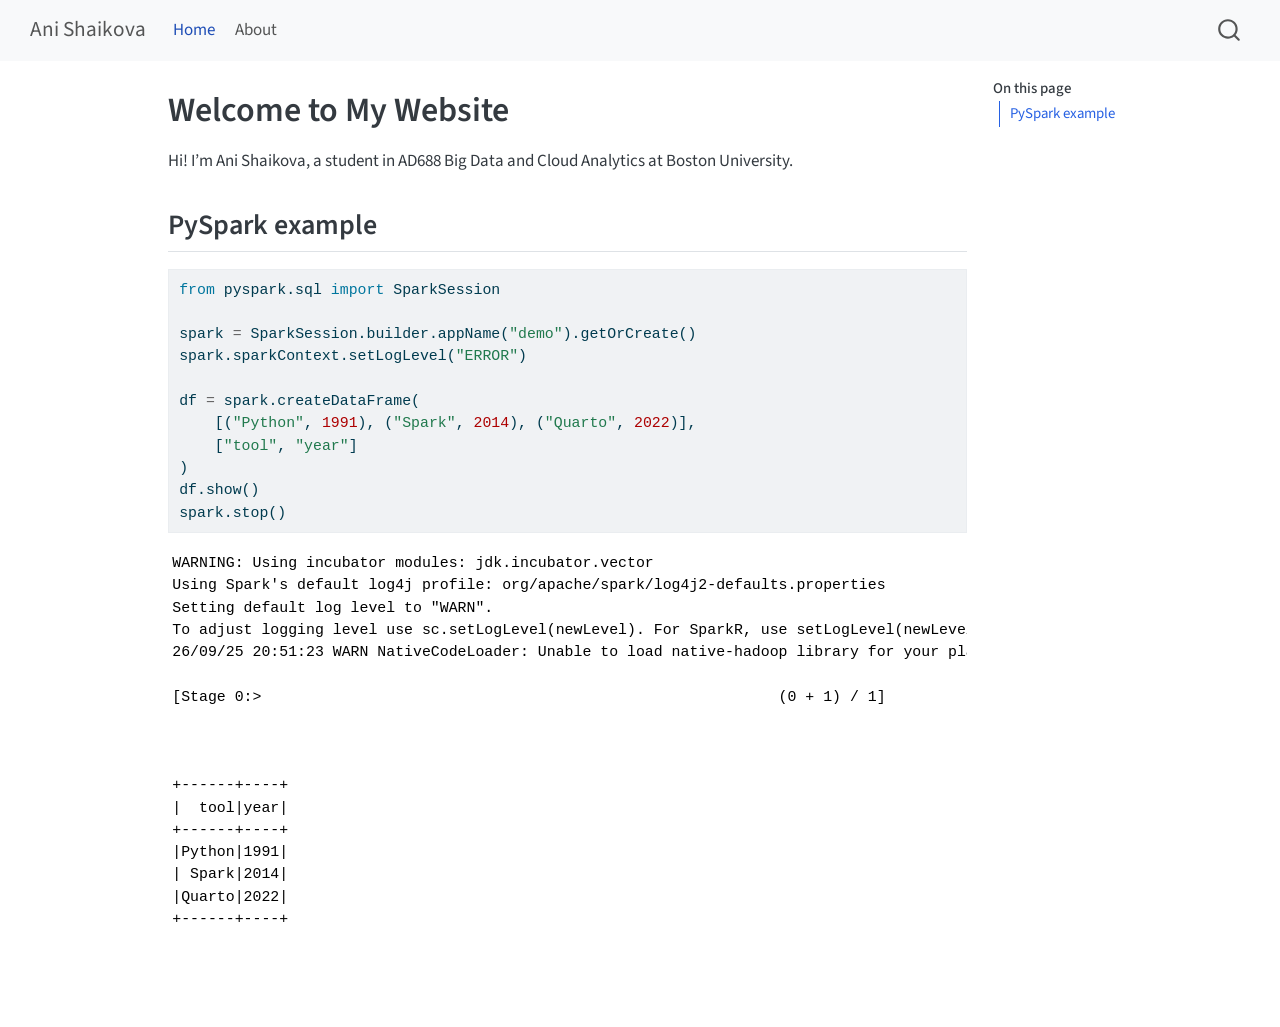
==== docs/index.html @ e674c38f "Initial Quarto website" ====
<!DOCTYPE html>
<html xmlns="http://www.w3.org/1999/xhtml" lang="en" xml:lang="en"><head>

<meta charset="utf-8">
<meta name="generator" content="quarto-1.10.18">

<meta name="viewport" content="width=device-width, initial-scale=1.0, user-scalable=yes">


<title>Welcome to My Website – Ani Shaikova</title>
<style>
/* Default styles provided by pandoc.
** See https://pandoc.org/MANUAL.html#variables-for-html for config info.
*/
span.smallcaps{font-variant: small-caps;}
div.columns{display: flex; gap: 1.5em;}
div.column{flex: auto;}
@media screen {
div.columns{gap: min(4vw, 1.5em);}
div.column{overflow-x: auto;}
}
div.hanging-indent{margin-left: 1.5em; text-indent: -1.5em;}
ul.task-list{list-style: none;}
ul.task-list li input[type="checkbox"] {
  width: 0.8em;
  margin: 0 0.8em 0.2em -1em; /* quarto-specific, see https://github.com/quarto-dev/quarto-cli/issues/4556 */ 
  vertical-align: middle;
}
/* CSS for syntax highlighting */
html { -webkit-text-size-adjust: 100%; }
pre > code.sourceCode { white-space: pre; position: relative; }
pre > code.sourceCode > span { display: inline-block; line-height: 1.25; }
pre > code.sourceCode > span:empty { height: 1.2em; }
.sourceCode { overflow: visible; }
code.sourceCode > span { color: inherit; text-decoration: inherit; }
div.sourceCode { margin: 1em 0; }
pre.sourceCode { margin: 0; }
@media screen {
div.sourceCode { overflow: auto; }
}
@media print {
pre > code.sourceCode { white-space: pre-wrap; }
pre > code.sourceCode > span { text-indent: -5em; padding-left: 5em; }
}
pre.numberSource code
  { counter-reset: source-line 0; }
pre.numberSource code > span
  { position: relative; left: -4em; counter-increment: source-line; }
pre.numberSource code > span > a:first-child::before
  { content: counter(source-line);
    position: relative; left: -1em; text-align: right; vertical-align: baseline;
    border: none; display: inline-block;
    -webkit-touch-callout: none; -webkit-user-select: none;
    -khtml-user-select: none; -moz-user-select: none;
    -ms-user-select: none; user-select: none;
    padding: 0 4px; width: 4em;
  }
pre.numberSource { margin-left: 3em;  padding-left: 4px; }
div.sourceCode
  {   }
@media screen {
pre > code.sourceCode > span > a:first-child::before { text-decoration: underline; }
}
</style>


<script src="site_libs/quarto-nav/quarto-nav.js"></script>
<script src="site_libs/quarto-nav/headroom.min.js"></script>
<script src="site_libs/clipboard/clipboard.min.js"></script>
<script src="site_libs/quarto-search/autocomplete.umd.js"></script>
<script src="site_libs/quarto-search/fuse.min.js"></script>
<script src="site_libs/quarto-search/quarto-search.js"></script>
<meta name="quarto:offset" content="./">
<script src="site_libs/quarto-html/quarto.js" type="module"></script>
<script src="site_libs/quarto-html/tabsets/tabsets.js" type="module"></script>
<script src="site_libs/quarto-html/popper.min.js"></script>
<script src="site_libs/quarto-html/tippy.umd.min.js"></script>
<script src="site_libs/quarto-html/anchor.min.js"></script>
<link href="site_libs/quarto-html/tippy.css" rel="stylesheet">
<link href="site_libs/quarto-html/quarto-syntax-highlighting-64a204ab8560d761af7679ceaba22944.css" rel="stylesheet" id="quarto-text-highlighting-styles">
<script src="site_libs/bootstrap/bootstrap.min.js"></script>
<link href="site_libs/bootstrap/bootstrap-icons.css" rel="stylesheet">
<link href="site_libs/bootstrap/bootstrap-66b905eaf8fd7b3c0ab794c947ff3da0.min.css" rel="stylesheet" append-hash="true" id="quarto-bootstrap" data-mode="light">
<script id="quarto-search-options" type="application/json">{
  "location": "navbar",
  "copy-button": false,
  "collapse-after": 3,
  "panel-placement": "end",
  "type": "overlay",
  "limit": 50,
  "keyboard-shortcut": [
    "f",
    "/",
    "s"
  ],
  "show-item-context": false,
  "language": {
    "search-no-results-text": "No results",
    "search-matching-documents-text": "matching documents",
    "search-copy-link-title": "Copy link to search",
    "search-hide-matches-text": "Hide additional matches",
    "search-more-match-text": "more match in this document",
    "search-more-matches-text": "more matches in this document",
    "search-clear-button-title": "Clear",
    "search-text-placeholder": "",
    "search-detached-cancel-button-title": "Cancel",
    "search-submit-button-title": "Submit",
    "search-label": "Search"
  }
}</script>


</head>

<body class="nav-fixed quarto-light">

<div id="quarto-search-results"></div>
  <header id="quarto-header" class="headroom fixed-top">
    <nav class="navbar navbar-expand-lg " data-bs-theme="dark">
      <div class="navbar-container container-fluid">
      <div class="navbar-brand-container mx-auto">
    <a class="navbar-brand" href="./index.html">
    <span class="navbar-title">Ani Shaikova</span>
    </a>
  </div>
            <div id="quarto-search" class="" title="Search"></div>
          <button class="navbar-toggler" type="button" data-bs-toggle="collapse" data-bs-target="#navbarCollapse" aria-controls="navbarCollapse" role="menu" aria-expanded="false" aria-label="Toggle navigation" onclick="if (window.quartoToggleHeadroom) { window.quartoToggleHeadroom(); }">
  <span class="navbar-toggler-icon"></span>
</button>
          <div class="collapse navbar-collapse" id="navbarCollapse">
            <ul class="navbar-nav navbar-nav-scroll me-auto">
  <li class="nav-item">
    <a class="nav-link active" href="./index.html" aria-current="page"> 
<span class="menu-text">Home</span></a>
  </li>  
  <li class="nav-item">
    <a class="nav-link" href="./about.html"> 
<span class="menu-text">About</span></a>
  </li>  
</ul>
          </div> <!-- /navcollapse -->
            <div class="quarto-navbar-tools">
</div>
      </div> <!-- /container-fluid -->
    </nav>
</header>
<!-- content -->
<div id="quarto-content" class="quarto-container page-columns page-rows-contents page-layout-article page-navbar">
<!-- sidebar -->
<!-- margin-sidebar -->
    <div id="quarto-margin-sidebar" class="sidebar margin-sidebar">
        <nav id="TOC" role="doc-toc" class="toc-active">
    <h2 id="toc-title">On this page</h2>
   
  <ul>
  <li><a href="#pyspark-example" id="toc-pyspark-example" class="nav-link active" data-scroll-target="#pyspark-example">PySpark example</a></li>
  </ul>
</nav>
    </div>
<!-- main -->
<main class="content" id="quarto-document-content">

<header id="title-block-header" class="quarto-title-block default">
<div class="quarto-title">
<h1 class="title">Welcome to My Website</h1>
</div>



<div class="quarto-title-meta">

    
  
    
  </div>
  


</header>


<p>Hi! I’m Ani Shaikova, a student in AD688 Big Data and Cloud Analytics at Boston University.</p>
<section id="pyspark-example" class="level2">
<h2 class="anchored" data-anchor-id="pyspark-example">PySpark example</h2>
<div id="7a210d4d" class="cell" data-execution_count="1">
<div class="code-copy-outer-scaffold"><div class="sourceCode cell-code" id="cb1"><pre class="sourceCode python code-with-copy"><code class="sourceCode python"><span id="cb1-1"><a href="#cb1-1" aria-hidden="true" tabindex="-1"></a><span class="im">from</span> pyspark.sql <span class="im">import</span> SparkSession</span>
<span id="cb1-2"><a href="#cb1-2" aria-hidden="true" tabindex="-1"></a></span>
<span id="cb1-3"><a href="#cb1-3" aria-hidden="true" tabindex="-1"></a>spark <span class="op">=</span> SparkSession.builder.appName(<span class="st">"demo"</span>).getOrCreate()</span>
<span id="cb1-4"><a href="#cb1-4" aria-hidden="true" tabindex="-1"></a>spark.sparkContext.setLogLevel(<span class="st">"ERROR"</span>)</span>
<span id="cb1-5"><a href="#cb1-5" aria-hidden="true" tabindex="-1"></a></span>
<span id="cb1-6"><a href="#cb1-6" aria-hidden="true" tabindex="-1"></a>df <span class="op">=</span> spark.createDataFrame(</span>
<span id="cb1-7"><a href="#cb1-7" aria-hidden="true" tabindex="-1"></a>    [(<span class="st">"Python"</span>, <span class="dv">1991</span>), (<span class="st">"Spark"</span>, <span class="dv">2014</span>), (<span class="st">"Quarto"</span>, <span class="dv">2022</span>)],</span>
<span id="cb1-8"><a href="#cb1-8" aria-hidden="true" tabindex="-1"></a>    [<span class="st">"tool"</span>, <span class="st">"year"</span>]</span>
<span id="cb1-9"><a href="#cb1-9" aria-hidden="true" tabindex="-1"></a>)</span>
<span id="cb1-10"><a href="#cb1-10" aria-hidden="true" tabindex="-1"></a>df.show()</span>
<span id="cb1-11"><a href="#cb1-11" aria-hidden="true" tabindex="-1"></a>spark.stop()</span></code></pre></div><button title="Copy to Clipboard" class="code-copy-button"><i class="bi"></i></button></div>
<div class="cell-output cell-output-stderr">
<pre><code>WARNING: Using incubator modules: jdk.incubator.vector
Using Spark's default log4j profile: org/apache/spark/log4j2-defaults.properties
Setting default log level to "WARN".
To adjust logging level use sc.setLogLevel(newLevel). For SparkR, use setLogLevel(newLevel).
26/09/25 20:51:23 WARN NativeCodeLoader: Unable to load native-hadoop library for your platform... using builtin-java classes where applicable

[Stage 0:&gt;                                                          (0 + 1) / 1]

                                                                                </code></pre>
</div>
<div class="cell-output cell-output-stdout">
<pre><code>+------+----+
|  tool|year|
+------+----+
|Python|1991|
| Spark|2014|
|Quarto|2022|
+------+----+
</code></pre>
</div>
</div>


</section>

</main> <!-- /main -->
<script id="quarto-html-after-body" type="application/javascript">
  window.document.addEventListener("DOMContentLoaded", function (event) {
    const icon = "";
    const anchorJS = new window.AnchorJS();
    anchorJS.options = {
      placement: 'right',
      icon: icon
    };
    anchorJS.add('.anchored');
    const isCodeAnnotation = (el) => {
      for (const clz of el.classList) {
        if (clz.startsWith('code-annotation-')) {                     
          return true;
        }
      }
      return false;
    }
    const onCopySuccess = function(e) {
      // button target
      const button = e.trigger;
      // don't keep focus
      button.blur();
      // flash "checked"
      button.classList.add('code-copy-button-checked');
      var currentTitle = button.getAttribute("title");
      button.setAttribute("title", "Copied!");
      let tooltip;
      if (window.bootstrap) {
        button.setAttribute("data-bs-toggle", "tooltip");
        button.setAttribute("data-bs-placement", "left");
        button.setAttribute("data-bs-title", "Copied!");
        tooltip = new bootstrap.Tooltip(button, 
          { trigger: "manual", 
            customClass: "code-copy-button-tooltip",
            offset: [0, -8]});
        tooltip.show();    
      }
      setTimeout(function() {
        if (tooltip) {
          tooltip.hide();
          button.removeAttribute("data-bs-title");
          button.removeAttribute("data-bs-toggle");
          button.removeAttribute("data-bs-placement");
        }
        button.setAttribute("title", currentTitle);
        button.classList.remove('code-copy-button-checked');
      }, 1000);
      // clear code selection
      e.clearSelection();
    }
    const getTextToCopy = function(trigger) {
      const outerScaffold = trigger.parentElement.cloneNode(true);
      const codeEl = outerScaffold.querySelector('code');
      for (const childEl of codeEl.children) {
        if (isCodeAnnotation(childEl)) {
          childEl.remove();
        }
      }
      return codeEl.innerText;
    }
    const clipboard = new window.ClipboardJS('.code-copy-button:not([data-in-quarto-modal])', {
      text: getTextToCopy
    });
    clipboard.on('success', onCopySuccess);
    if (window.document.getElementById('quarto-embedded-source-code-modal')) {
      const clipboardModal = new window.ClipboardJS('.code-copy-button[data-in-quarto-modal]', {
        text: getTextToCopy,
        container: window.document.getElementById('quarto-embedded-source-code-modal')
      });
      clipboardModal.on('success', onCopySuccess);
    }
      var localhostRegex = new RegExp(/^(?:http|https):\/\/localhost\:?[0-9]*\//);
      var mailtoRegex = new RegExp(/^mailto:/);
        var filterRegex = new RegExp('/' + window.location.host + '/');
      var isInternal = (href) => {
          return filterRegex.test(href) || localhostRegex.test(href) || mailtoRegex.test(href);
      }
      // Inspect non-navigation links and adorn them if external
     var links = window.document.querySelectorAll('a[href]:not(.nav-link):not(.navbar-brand):not(.toc-action):not(.sidebar-link):not(.sidebar-item-toggle):not(.pagination-link):not(.no-external):not([aria-hidden]):not(.dropdown-item):not(.quarto-navigation-tool):not(.about-link)');
      for (var i=0; i<links.length; i++) {
        const link = links[i];
        if (!isInternal(link.href)) {
          // undo the damage that might have been done by quarto-nav.js in the case of
          // links that we want to consider external
          if (link.dataset.originalHref !== undefined) {
            link.href = link.dataset.originalHref;
          }
        }
      }
    function tippyHover(el, contentFn, onTriggerFn, onUntriggerFn) {
      const config = {
        allowHTML: true,
        maxWidth: 500,
        delay: 100,
        arrow: false,
        appendTo: function(el) {
            return el.parentElement;
        },
        interactive: true,
        interactiveBorder: 10,
        theme: 'quarto',
        placement: 'bottom-start',
      };
      if (contentFn) {
        config.content = contentFn;
      }
      if (onTriggerFn) {
        config.onTrigger = onTriggerFn;
      }
      if (onUntriggerFn) {
        config.onUntrigger = onUntriggerFn;
      }
      window.tippy(el, config); 
    }
    const noterefs = window.document.querySelectorAll('a[role="doc-noteref"]');
    for (var i=0; i<noterefs.length; i++) {
      const ref = noterefs[i];
      tippyHover(ref, function() {
        // use id or data attribute instead here
        let href = ref.getAttribute('data-footnote-href') || ref.getAttribute('href');
        try { href = new URL(href).hash; } catch {}
        const id = href.replace(/^#\/?/, "");
        const note = window.document.getElementById(id);
        if (note) {
          return note.innerHTML;
        } else {
          return "";
        }
      });
    }
    const xrefs = window.document.querySelectorAll('a.quarto-xref');
    const processXRef = (id, note) => {
      // Strip column container classes
      const stripColumnClz = (el) => {
        el.classList.remove("page-full", "page-columns");
        if (el.children) {
          for (const child of el.children) {
            stripColumnClz(child);
          }
        }
      }
      stripColumnClz(note)
      if (id === null || id.startsWith('sec-')) {
        // Special case sections, only their first couple elements
        const container = document.createElement("div");
        if (note.children && note.children.length > 2) {
          container.appendChild(note.children[0].cloneNode(true));
          for (let i = 1; i < note.children.length; i++) {
            const child = note.children[i];
            if (child.tagName === "P" && child.innerText === "") {
              continue;
            } else {
              container.appendChild(child.cloneNode(true));
              break;
            }
          }
          if (window.Quarto?.typesetMath) {
            window.Quarto.typesetMath(container);
          }
          return container.innerHTML
        } else {
          if (window.Quarto?.typesetMath) {
            window.Quarto.typesetMath(note);
          }
          return note.innerHTML;
        }
      } else {
        // Remove any anchor links if they are present
        const anchorLink = note.querySelector('a.anchorjs-link');
        if (anchorLink) {
          anchorLink.remove();
        }
        if (window.Quarto?.typesetMath) {
          window.Quarto.typesetMath(note);
        }
        if (note.classList.contains("callout")) {
          return note.outerHTML;
        } else {
          return note.innerHTML;
        }
      }
    }
    for (var i=0; i<xrefs.length; i++) {
      const xref = xrefs[i];
      tippyHover(xref, undefined, function(instance) {
        instance.disable();
        let url = xref.getAttribute('href');
        let hash = undefined; 
        if (url.startsWith('#')) {
          hash = url;
        } else {
          try { hash = new URL(url).hash; } catch {}
        }
        if (hash) {
          const id = hash.replace(/^#\/?/, "");
          const note = window.document.getElementById(id);
          if (note !== null) {
            try {
              const html = processXRef(id, note.cloneNode(true));
              instance.setContent(html);
            } finally {
              instance.enable();
              instance.show();
            }
          } else {
            // See if we can fetch this
            fetch(url.split('#')[0])
            .then(res => res.text())
            .then(html => {
              const parser = new DOMParser();
              const htmlDoc = parser.parseFromString(html, "text/html");
              const note = htmlDoc.getElementById(id);
              if (note !== null) {
                const html = processXRef(id, note);
                instance.setContent(html);
              } 
            }).finally(() => {
              instance.enable();
              instance.show();
            });
          }
        } else {
          // See if we can fetch a full url (with no hash to target)
          // This is a special case and we should probably do some content thinning / targeting
          fetch(url)
          .then(res => res.text())
          .then(html => {
            const parser = new DOMParser();
            const htmlDoc = parser.parseFromString(html, "text/html");
            const note = htmlDoc.querySelector('main.content');
            if (note !== null) {
              // This should only happen for chapter cross references
              // (since there is no id in the URL)
              // remove the first header
              if (note.children.length > 0 && note.children[0].tagName === "HEADER") {
                note.children[0].remove();
              }
              const html = processXRef(null, note);
              instance.setContent(html);
            } 
          }).finally(() => {
            instance.enable();
            instance.show();
          });
        }
      }, function(instance) {
      });
    }
        let selectedAnnoteEl;
        const selectorForAnnotation = ( cell, annotation) => {
          let cellAttr = 'data-code-cell="' + cell + '"';
          let lineAttr = 'data-code-annotation="' +  annotation + '"';
          const selector = 'span[' + cellAttr + '][' + lineAttr + ']';
          return selector;
        }
        const selectCodeLines = (annoteEl) => {
          const doc = window.document;
          const targetCell = annoteEl.getAttribute("data-target-cell");
          const targetAnnotation = annoteEl.getAttribute("data-target-annotation");
          const annoteSpan = window.document.querySelector(selectorForAnnotation(targetCell, targetAnnotation));
          const lines = annoteSpan.getAttribute("data-code-lines").split(",");
          const lineIds = lines.map((line) => {
            return targetCell + "-" + line;
          })
          let top = null;
          let height = null;
          let parent = null;
          if (lineIds.length > 0) {
              //compute the position of the single el (top and bottom and make a div)
              const el = window.document.getElementById(lineIds[0]);
              top = el.offsetTop;
              height = el.offsetHeight;
              parent = el.parentElement.parentElement;
            if (lineIds.length > 1) {
              const lastEl = window.document.getElementById(lineIds[lineIds.length - 1]);
              const bottom = lastEl.offsetTop + lastEl.offsetHeight;
              height = bottom - top;
            }
            if (top !== null && height !== null && parent !== null) {
              // cook up a div (if necessary) and position it 
              let div = window.document.getElementById("code-annotation-line-highlight");
              if (div === null) {
                div = window.document.createElement("div");
                div.setAttribute("id", "code-annotation-line-highlight");
                div.style.position = 'absolute';
                parent.appendChild(div);
              }
              div.style.top = top - 2 + "px";
              div.style.height = height + 4 + "px";
              div.style.left = 0;
              let gutterDiv = window.document.getElementById("code-annotation-line-highlight-gutter");
              if (gutterDiv === null) {
                gutterDiv = window.document.createElement("div");
                gutterDiv.setAttribute("id", "code-annotation-line-highlight-gutter");
                gutterDiv.style.position = 'absolute';
                const codeCell = window.document.getElementById(targetCell);
                const gutter = codeCell.querySelector('.code-annotation-gutter');
                gutter.appendChild(gutterDiv);
              }
              gutterDiv.style.top = top - 2 + "px";
              gutterDiv.style.height = height + 4 + "px";
            }
            selectedAnnoteEl = annoteEl;
          }
        };
        const unselectCodeLines = () => {
          const elementsIds = ["code-annotation-line-highlight", "code-annotation-line-highlight-gutter"];
          elementsIds.forEach((elId) => {
            const div = window.document.getElementById(elId);
            if (div) {
              div.remove();
            }
          });
          selectedAnnoteEl = undefined;
        };
          // Handle positioning of the toggle
      window.addEventListener(
        "resize",
        throttle(() => {
          elRect = undefined;
          if (selectedAnnoteEl) {
            selectCodeLines(selectedAnnoteEl);
          }
        }, 10)
      );
      function throttle(fn, ms) {
      let throttle = false;
      let timer;
        return (...args) => {
          if(!throttle) { // first call gets through
              fn.apply(this, args);
              throttle = true;
          } else { // all the others get throttled
              if(timer) clearTimeout(timer); // cancel #2
              timer = setTimeout(() => {
                fn.apply(this, args);
                timer = throttle = false;
              }, ms);
          }
        };
      }
        // Attach click handler to the DT
        const annoteDls = window.document.querySelectorAll('dt[data-target-cell]');
        for (const annoteDlNode of annoteDls) {
          annoteDlNode.addEventListener('click', (event) => {
            const clickedEl = event.target;
            if (clickedEl !== selectedAnnoteEl) {
              unselectCodeLines();
              const activeEl = window.document.querySelector('dt[data-target-cell].code-annotation-active');
              if (activeEl) {
                activeEl.classList.remove('code-annotation-active');
              }
              selectCodeLines(clickedEl);
              clickedEl.classList.add('code-annotation-active');
            } else {
              // Unselect the line
              unselectCodeLines();
              clickedEl.classList.remove('code-annotation-active');
            }
          });
        }
    const findCites = (el) => {
      const parentEl = el.parentElement;
      if (parentEl) {
        const cites = parentEl.dataset.cites;
        if (cites) {
          return {
            el,
            cites: cites.split(' ')
          };
        } else {
          return findCites(el.parentElement)
        }
      } else {
        return undefined;
      }
    };
    var bibliorefs = window.document.querySelectorAll('a[role="doc-biblioref"]');
    for (var i=0; i<bibliorefs.length; i++) {
      const ref = bibliorefs[i];
      const citeInfo = findCites(ref);
      if (citeInfo) {
        tippyHover(citeInfo.el, function() {
          var popup = window.document.createElement('div');
          citeInfo.cites.forEach(function(cite) {
            var citeDiv = window.document.createElement('div');
            citeDiv.classList.add('hanging-indent');
            citeDiv.classList.add('csl-entry');
            var biblioDiv = window.document.getElementById('ref-' + cite);
            if (biblioDiv) {
              citeDiv.innerHTML = biblioDiv.innerHTML;
            }
            popup.appendChild(citeDiv);
          });
          return popup.innerHTML;
        });
      }
    }
  });
  </script>
</div> <!-- /content -->




</body></html>
---- docs/site_libs/quarto-html/tippy.css ----
.tippy-box[data-animation=fade][data-state=hidden]{opacity:0}[data-tippy-root]{max-width:calc(100vw - 10px)}.tippy-box{position:relative;background-color:#333;color:#fff;border-radius:4px;font-size:14px;line-height:1.4;white-space:normal;outline:0;transition-property:transform,visibility,opacity}.tippy-box[data-placement^=top]>.tippy-arrow{bottom:0}.tippy-box[data-placement^=top]>.tippy-arrow:before{bottom:-7px;left:0;border-width:8px 8px 0;border-top-color:initial;transform-origin:center top}.tippy-box[data-placement^=bottom]>.tippy-arrow{top:0}.tippy-box[data-placement^=bottom]>.tippy-arrow:before{top:-7px;left:0;border-width:0 8px 8px;border-bottom-color:initial;transform-origin:center bottom}.tippy-box[data-placement^=left]>.tippy-arrow{right:0}.tippy-box[data-placement^=left]>.tippy-arrow:before{border-width:8px 0 8px 8px;border-left-color:initial;right:-7px;transform-origin:center left}.tippy-box[data-placement^=right]>.tippy-arrow{left:0}.tippy-box[data-placement^=right]>.tippy-arrow:before{left:-7px;border-width:8px 8px 8px 0;border-right-color:initial;transform-origin:center right}.tippy-box[data-inertia][data-state=visible]{transition-timing-function:cubic-bezier(.54,1.5,.38,1.11)}.tippy-arrow{width:16px;height:16px;color:#333}.tippy-arrow:before{content:"";position:absolute;border-color:transparent;border-style:solid}.tippy-content{position:relative;padding:5px 9px;z-index:1}
---- docs/site_libs/quarto-html/quarto-syntax-highlighting-64a204ab8560d761af7679ceaba22944.css ----
/* quarto syntax highlight colors */
:root {
  --quarto-hl-ot-color: #003B4F;
  --quarto-hl-at-color: #657422;
  --quarto-hl-ss-color: #20794D;
  --quarto-hl-an-color: #5E5E5E;
  --quarto-hl-fu-color: #4758AB;
  --quarto-hl-st-color: #20794D;
  --quarto-hl-cf-color: #003B4F;
  --quarto-hl-op-color: #5E5E5E;
  --quarto-hl-er-color: #AD0000;
  --quarto-hl-bn-color: #AD0000;
  --quarto-hl-al-color: #AD0000;
  --quarto-hl-va-color: #111111;
  --quarto-hl-bu-color: inherit;
  --quarto-hl-ex-color: inherit;
  --quarto-hl-pp-color: #AD0000;
  --quarto-hl-in-color: #5E5E5E;
  --quarto-hl-vs-color: #20794D;
  --quarto-hl-wa-color: #5E5E5E;
  --quarto-hl-do-color: #5E5E5E;
  --quarto-hl-im-color: #00769E;
  --quarto-hl-ch-color: #20794D;
  --quarto-hl-dt-color: #AD0000;
  --quarto-hl-fl-color: #AD0000;
  --quarto-hl-co-color: #5E5E5E;
  --quarto-hl-cv-color: #5E5E5E;
  --quarto-hl-cn-color: #8f5902;
  --quarto-hl-sc-color: #5E5E5E;
  --quarto-hl-dv-color: #AD0000;
  --quarto-hl-kw-color: #003B4F;
}

/* other quarto variables */
:root {
  --quarto-font-monospace: SFMono-Regular, Menlo, Monaco, Consolas, "Liberation Mono", "Courier New", monospace;
}

/* syntax highlight based on Pandoc's rules */
pre > code.sourceCode > span {
  color: #003B4F;
}

code.sourceCode > span {
  color: #003B4F;
}

div.sourceCode,
div.sourceCode pre.sourceCode {
  color: #003B4F;
}

/* Normal */
code span {
  color: #003B4F;
}

/* Alert */
code span.al {
  color: #AD0000;
  font-style: inherit;
}

/* Annotation */
code span.an {
  color: #5E5E5E;
  font-style: inherit;
}

/* Attribute */
code span.at {
  color: #657422;
  font-style: inherit;
}

/* BaseN */
code span.bn {
  color: #AD0000;
  font-style: inherit;
}

/* BuiltIn */
code span.bu {
  font-style: inherit;
}

/* ControlFlow */
code span.cf {
  color: #003B4F;
  font-weight: bold;
  font-style: inherit;
}

/* Char */
code span.ch {
  color: #20794D;
  font-style: inherit;
}

/* Constant */
code span.cn {
  color: #8f5902;
  font-style: inherit;
}

/* Comment */
code span.co {
  color: #5E5E5E;
  font-style: inherit;
}

/* CommentVar */
code span.cv {
  color: #5E5E5E;
  font-style: italic;
}

/* Documentation */
code span.do {
  color: #5E5E5E;
  font-style: italic;
}

/* DataType */
code span.dt {
  color: #AD0000;
  font-style: inherit;
}

/* DecVal */
code span.dv {
  color: #AD0000;
  font-style: inherit;
}

/* Error */
code span.er {
  color: #AD0000;
  font-style: inherit;
}

/* Extension */
code span.ex {
  font-style: inherit;
}

/* Float */
code span.fl {
  color: #AD0000;
  font-style: inherit;
}

/* Function */
code span.fu {
  color: #4758AB;
  font-style: inherit;
}

/* Import */
code span.im {
  color: #00769E;
  font-style: inherit;
}

/* Information */
code span.in {
  color: #5E5E5E;
  font-style: inherit;
}

/* Keyword */
code span.kw {
  color: #003B4F;
  font-weight: bold;
  font-style: inherit;
}

/* Operator */
code span.op {
  color: #5E5E5E;
  font-style: inherit;
}

/* Other */
code span.ot {
  color: #003B4F;
  font-style: inherit;
}

/* Preprocessor */
code span.pp {
  color: #AD0000;
  font-style: inherit;
}

/* SpecialChar */
code span.sc {
  color: #5E5E5E;
  font-style: inherit;
}

/* SpecialString */
code span.ss {
  color: #20794D;
  font-style: inherit;
}

/* String */
code span.st {
  color: #20794D;
  font-style: inherit;
}

/* Variable */
code span.va {
  color: #111111;
  font-style: inherit;
}

/* VerbatimString */
code span.vs {
  color: #20794D;
  font-style: inherit;
}

/* Warning */
code span.wa {
  color: #5E5E5E;
  font-style: italic;
}

.prevent-inlining {
  content: "</";
}

/*# sourceMappingURL=9d8d5bb603a83b8298b89080a598c93b.css.map */
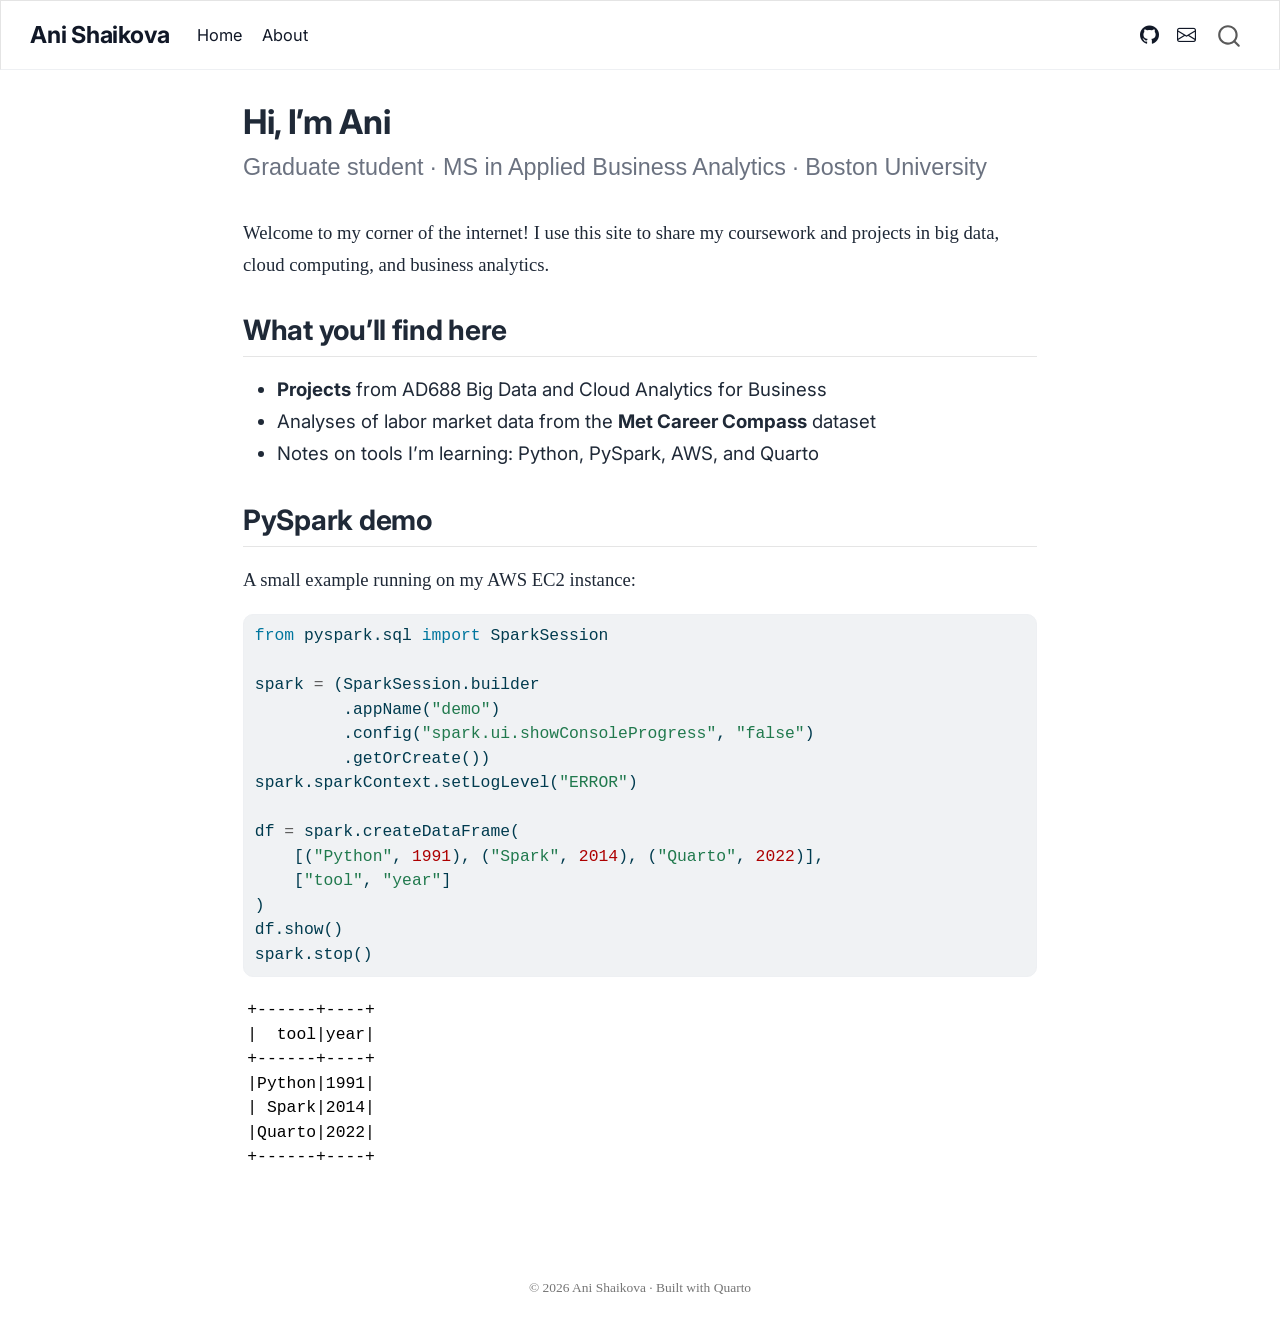
==== commit 80c9ca1a: "About page with photo" ====
--- a/docs/index.html
+++ b/docs/index.html
@@ -7,7 +7,7 @@
 <meta name="viewport" content="width=device-width, initial-scale=1.0, user-scalable=yes">
 
 
-<title>Welcome to My Website – Ani Shaikova</title>
+<title>Hi, I’m Ani – Ani Shaikova</title>
 <style>
 /* Default styles provided by pandoc.
 ** See https://pandoc.org/MANUAL.html#variables-for-html for config info.
@@ -80,7 +80,7 @@
 <link href="site_libs/quarto-html/quarto-syntax-highlighting-64a204ab8560d761af7679ceaba22944.css" rel="stylesheet" id="quarto-text-highlighting-styles">
 <script src="site_libs/bootstrap/bootstrap.min.js"></script>
 <link href="site_libs/bootstrap/bootstrap-icons.css" rel="stylesheet">
-<link href="site_libs/bootstrap/bootstrap-66b905eaf8fd7b3c0ab794c947ff3da0.min.css" rel="stylesheet" append-hash="true" id="quarto-bootstrap" data-mode="light">
+<link href="site_libs/bootstrap/bootstrap-5d379dee67351890b533e2b4da05986f.min.css" rel="stylesheet" append-hash="true" id="quarto-bootstrap" data-mode="light">
 <script id="quarto-search-options" type="application/json">{
   "location": "navbar",
   "copy-button": false,
@@ -110,9 +110,10 @@
 }</script>
 
 
+<link rel="stylesheet" href="styles.css">
 </head>
 
-<body class="nav-fixed quarto-light">
+<body class="nav-fixed fullcontent quarto-light">
 
 <div id="quarto-search-results"></div>
   <header id="quarto-header" class="headroom fixed-top">
@@ -138,6 +139,18 @@
 <span class="menu-text">About</span></a>
   </li>  
 </ul>
+            <ul class="navbar-nav navbar-nav-scroll ms-auto">
+  <li class="nav-item compact">
+    <a class="nav-link" href="https://github.com/AniShaikova"> <i class="bi bi-github" role="img">
+</i> 
+<span class="menu-text"></span></a>
+  </li>  
+  <li class="nav-item compact">
+    <a class="nav-link" href="mailto:aniuser@bu.edu"> <i class="bi bi-envelope" role="img">
+</i> 
+<span class="menu-text"></span></a>
+  </li>  
+</ul>
           </div> <!-- /navcollapse -->
             <div class="quarto-navbar-tools">
 </div>
@@ -148,21 +161,14 @@
 <div id="quarto-content" class="quarto-container page-columns page-rows-contents page-layout-article page-navbar">
 <!-- sidebar -->
 <!-- margin-sidebar -->
-    <div id="quarto-margin-sidebar" class="sidebar margin-sidebar">
-        <nav id="TOC" role="doc-toc" class="toc-active">
-    <h2 id="toc-title">On this page</h2>
-   
-  <ul>
-  <li><a href="#pyspark-example" id="toc-pyspark-example" class="nav-link active" data-scroll-target="#pyspark-example">PySpark example</a></li>
-  </ul>
-</nav>
-    </div>
+    
 <!-- main -->
 <main class="content" id="quarto-document-content">
 
 <header id="title-block-header" class="quarto-title-block default">
 <div class="quarto-title">
-<h1 class="title">Welcome to My Website</h1>
+<h1 class="title">Hi, I’m Ani</h1>
+<p class="subtitle lead">Graduate student · MS in Applied Business Analytics · Boston University</p>
 </div>
 
 
@@ -179,32 +185,33 @@
 </header>
 
 
-<p>Hi! I’m Ani Shaikova, a student in AD688 Big Data and Cloud Analytics at Boston University.</p>
-<section id="pyspark-example" class="level2">
-<h2 class="anchored" data-anchor-id="pyspark-example">PySpark example</h2>
-<div id="7a210d4d" class="cell" data-execution_count="1">
+<p>Welcome to my corner of the internet! I use this site to share my coursework and projects in big data, cloud computing, and business analytics.</p>
+<section id="what-youll-find-here" class="level2">
+<h2 class="anchored" data-anchor-id="what-youll-find-here">What you’ll find here</h2>
+<ul>
+<li><strong>Projects</strong> from AD688 Big Data and Cloud Analytics for Business</li>
+<li>Analyses of labor market data from the <strong>Met Career Compass</strong> dataset</li>
+<li>Notes on tools I’m learning: Python, PySpark, AWS, and Quarto</li>
+</ul>
+</section>
+<section id="pyspark-demo" class="level2">
+<h2 class="anchored" data-anchor-id="pyspark-demo">PySpark demo</h2>
+<p>A small example running on my AWS EC2 instance:</p>
+<div id="818f848e" class="cell" data-execution_count="1">
 <div class="code-copy-outer-scaffold"><div class="sourceCode cell-code" id="cb1"><pre class="sourceCode python code-with-copy"><code class="sourceCode python"><span id="cb1-1"><a href="#cb1-1" aria-hidden="true" tabindex="-1"></a><span class="im">from</span> pyspark.sql <span class="im">import</span> SparkSession</span>
 <span id="cb1-2"><a href="#cb1-2" aria-hidden="true" tabindex="-1"></a></span>
-<span id="cb1-3"><a href="#cb1-3" aria-hidden="true" tabindex="-1"></a>spark <span class="op">=</span> SparkSession.builder.appName(<span class="st">"demo"</span>).getOrCreate()</span>
-<span id="cb1-4"><a href="#cb1-4" aria-hidden="true" tabindex="-1"></a>spark.sparkContext.setLogLevel(<span class="st">"ERROR"</span>)</span>
-<span id="cb1-5"><a href="#cb1-5" aria-hidden="true" tabindex="-1"></a></span>
-<span id="cb1-6"><a href="#cb1-6" aria-hidden="true" tabindex="-1"></a>df <span class="op">=</span> spark.createDataFrame(</span>
-<span id="cb1-7"><a href="#cb1-7" aria-hidden="true" tabindex="-1"></a>    [(<span class="st">"Python"</span>, <span class="dv">1991</span>), (<span class="st">"Spark"</span>, <span class="dv">2014</span>), (<span class="st">"Quarto"</span>, <span class="dv">2022</span>)],</span>
-<span id="cb1-8"><a href="#cb1-8" aria-hidden="true" tabindex="-1"></a>    [<span class="st">"tool"</span>, <span class="st">"year"</span>]</span>
-<span id="cb1-9"><a href="#cb1-9" aria-hidden="true" tabindex="-1"></a>)</span>
-<span id="cb1-10"><a href="#cb1-10" aria-hidden="true" tabindex="-1"></a>df.show()</span>
-<span id="cb1-11"><a href="#cb1-11" aria-hidden="true" tabindex="-1"></a>spark.stop()</span></code></pre></div><button title="Copy to Clipboard" class="code-copy-button"><i class="bi"></i></button></div>
-<div class="cell-output cell-output-stderr">
-<pre><code>WARNING: Using incubator modules: jdk.incubator.vector
-Using Spark's default log4j profile: org/apache/spark/log4j2-defaults.properties
-Setting default log level to "WARN".
-To adjust logging level use sc.setLogLevel(newLevel). For SparkR, use setLogLevel(newLevel).
-26/09/25 20:51:23 WARN NativeCodeLoader: Unable to load native-hadoop library for your platform... using builtin-java classes where applicable
-
-[Stage 0:&gt;                                                          (0 + 1) / 1]
-
-                                                                                </code></pre>
-</div>
+<span id="cb1-3"><a href="#cb1-3" aria-hidden="true" tabindex="-1"></a>spark <span class="op">=</span> (SparkSession.builder</span>
+<span id="cb1-4"><a href="#cb1-4" aria-hidden="true" tabindex="-1"></a>         .appName(<span class="st">"demo"</span>)</span>
+<span id="cb1-5"><a href="#cb1-5" aria-hidden="true" tabindex="-1"></a>         .config(<span class="st">"spark.ui.showConsoleProgress"</span>, <span class="st">"false"</span>)</span>
+<span id="cb1-6"><a href="#cb1-6" aria-hidden="true" tabindex="-1"></a>         .getOrCreate())</span>
+<span id="cb1-7"><a href="#cb1-7" aria-hidden="true" tabindex="-1"></a>spark.sparkContext.setLogLevel(<span class="st">"ERROR"</span>)</span>
+<span id="cb1-8"><a href="#cb1-8" aria-hidden="true" tabindex="-1"></a></span>
+<span id="cb1-9"><a href="#cb1-9" aria-hidden="true" tabindex="-1"></a>df <span class="op">=</span> spark.createDataFrame(</span>
+<span id="cb1-10"><a href="#cb1-10" aria-hidden="true" tabindex="-1"></a>    [(<span class="st">"Python"</span>, <span class="dv">1991</span>), (<span class="st">"Spark"</span>, <span class="dv">2014</span>), (<span class="st">"Quarto"</span>, <span class="dv">2022</span>)],</span>
+<span id="cb1-11"><a href="#cb1-11" aria-hidden="true" tabindex="-1"></a>    [<span class="st">"tool"</span>, <span class="st">"year"</span>]</span>
+<span id="cb1-12"><a href="#cb1-12" aria-hidden="true" tabindex="-1"></a>)</span>
+<span id="cb1-13"><a href="#cb1-13" aria-hidden="true" tabindex="-1"></a>df.show()</span>
+<span id="cb1-14"><a href="#cb1-14" aria-hidden="true" tabindex="-1"></a>spark.stop()</span></code></pre></div><button title="Copy to Clipboard" class="code-copy-button"><i class="bi"></i></button></div>
 <div class="cell-output cell-output-stdout">
 <pre><code>+------+----+
 |  tool|year|
@@ -622,6 +629,19 @@
   });
   </script>
 </div> <!-- /content -->
+<footer class="footer">
+  <div class="nav-footer">
+    <div class="nav-footer-left">
+      &nbsp;
+    </div>   
+    <div class="nav-footer-center">
+<p>© 2026 Ani Shaikova · Built with Quarto</p>
+</div>
+    <div class="nav-footer-right">
+      &nbsp;
+    </div>
+  </div>
+</footer>
 
 
 
--- a/docs/styles.css
+++ b/docs/styles.css
@@ -0,0 +1,21 @@
+@import url('https://fonts.googleapis.com/css2?family=Inter:wght@400;500;600;700&display=swap');
+
+body {
+  font-family: 'Inter', sans-serif;
+  color: #1f2937;
+  line-height: 1.7;
+}
+h1, h2, h3, .navbar-brand {
+  font-family: 'Inter', sans-serif;
+  font-weight: 700;
+  letter-spacing: -0.01em;
+}
+.navbar {
+  background-color: #ffffff !important;
+  border-bottom: 1px solid #eef0f3;
+}
+.navbar .nav-link, .navbar-brand { color: #111827 !important; }
+a { color: #2563eb; text-decoration: none; }
+a:hover { text-decoration: underline; }
+.subtitle { color: #6b7280; font-weight: 400; }
+div.sourceCode { border-radius: 10px; border: 1px solid #eef0f3; }
